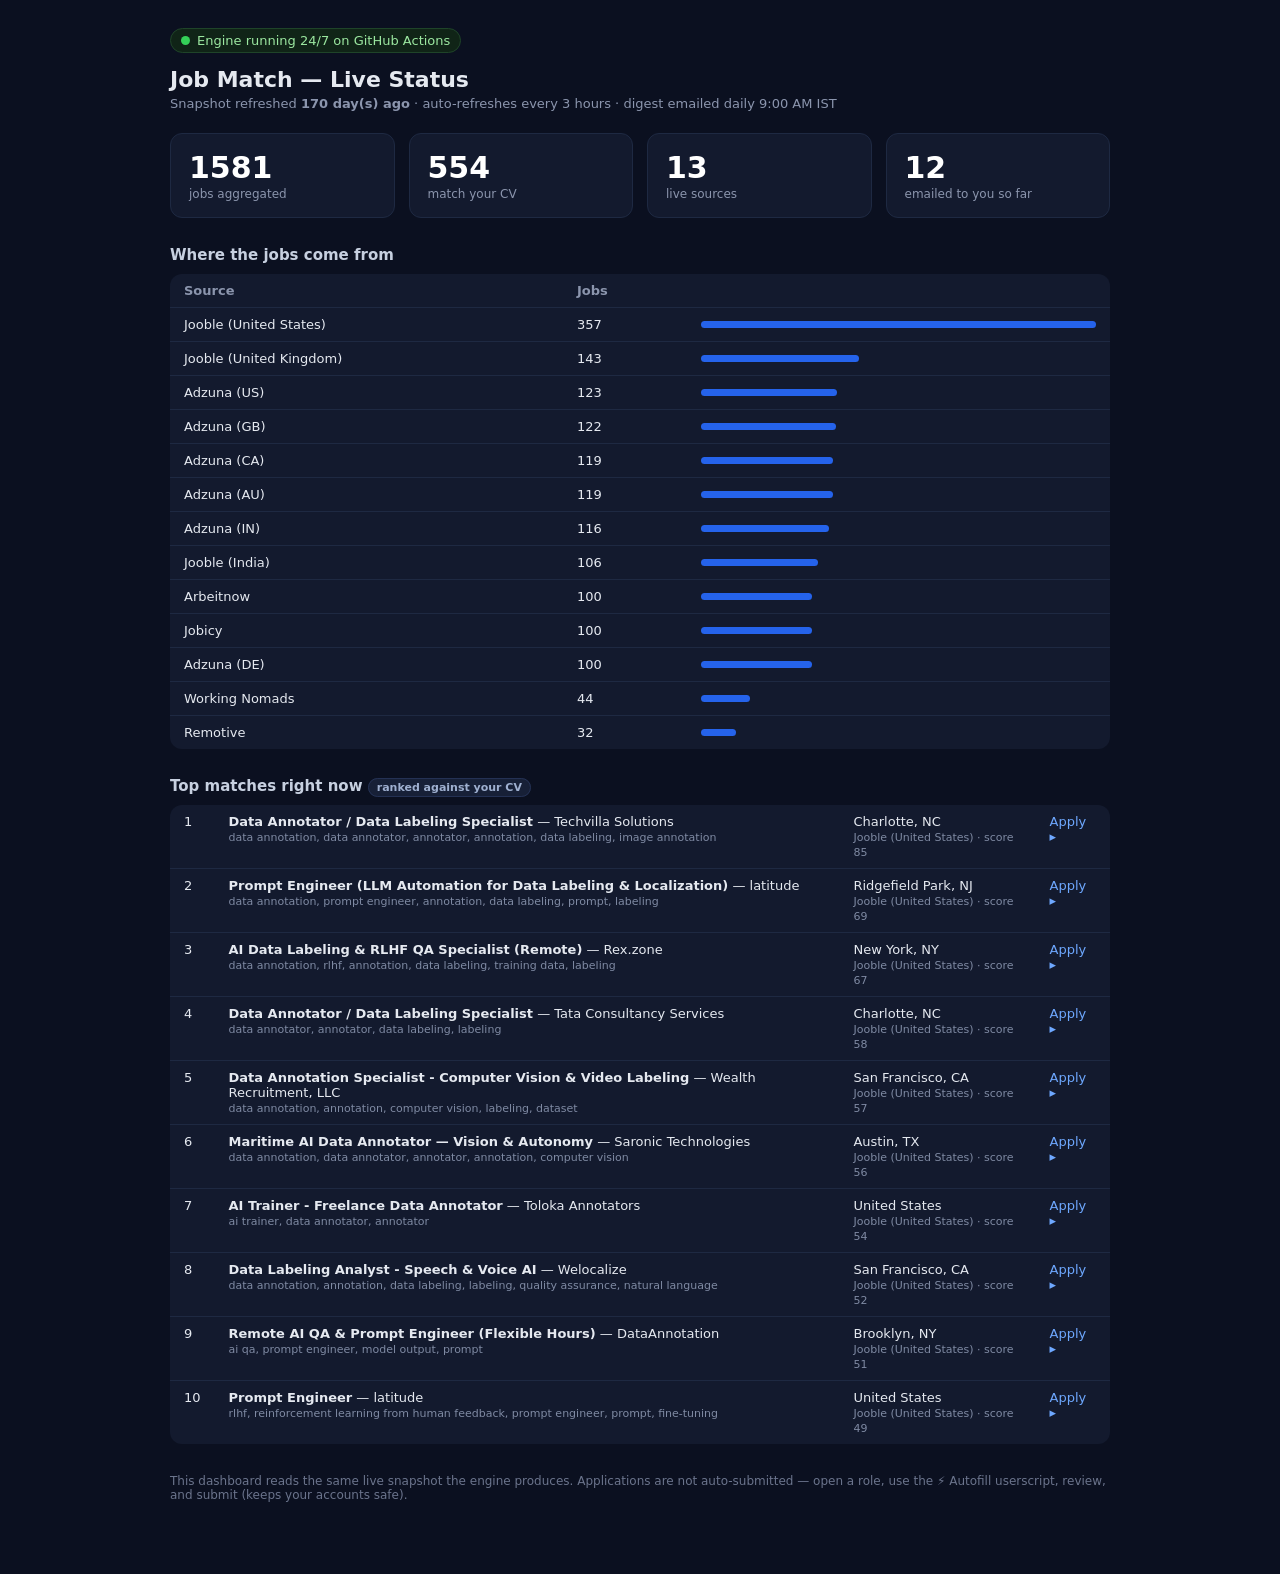
==== status.html @ 1b77f30f "Add live status dashboard + application log - status.html: live dashboard (📊 Status button) showing " ====
<!DOCTYPE html>
<html lang="en">
<head>
  <meta charset="UTF-8" />
  <meta name="viewport" content="width=device-width, initial-scale=1.0" />
  <title>Job Match — Live Status</title>
  <style>
    :root { color-scheme: dark; }
    * { box-sizing: border-box; }
    body { margin: 0; font-family: system-ui, -apple-system, Segoe UI, Roboto, sans-serif;
      background: #0b1020; color: #e5e9f0; }
    .wrap { max-width: 980px; margin: 0 auto; padding: 28px 20px 60px; }
    h1 { font-size: 22px; margin: 0 0 4px; }
    .sub { color: #8b95ad; font-size: 13px; margin: 0 0 22px; }
    .live { display: inline-flex; align-items: center; gap: 7px; font-size: 13px;
      color: #9be7a0; background: #102417; border: 1px solid #1f4429; padding: 4px 10px;
      border-radius: 999px; }
    .dot { width: 9px; height: 9px; border-radius: 50%; background: #34d058;
      box-shadow: 0 0 0 0 rgba(52,208,88,.6); animation: pulse 1.8s infinite; }
    @keyframes pulse { 0%{box-shadow:0 0 0 0 rgba(52,208,88,.6)} 70%{box-shadow:0 0 0 9px rgba(52,208,88,0)} 100%{box-shadow:0 0 0 0 rgba(52,208,88,0)} }
    .cards { display: grid; grid-template-columns: repeat(auto-fit, minmax(160px,1fr)); gap: 14px; margin: 20px 0; }
    .card { background: #131a2e; border: 1px solid #1e2942; border-radius: 12px; padding: 16px 18px; }
    .card .n { font-size: 30px; font-weight: 700; color: #fff; }
    .card .l { font-size: 12px; color: #8b95ad; margin-top: 2px; }
    h2 { font-size: 15px; margin: 28px 0 10px; color: #c7d0e0; }
    table { width: 100%; border-collapse: collapse; background: #131a2e; border-radius: 12px; overflow: hidden; }
    th, td { text-align: left; padding: 9px 14px; font-size: 13px; border-bottom: 1px solid #1e2942; }
    th { color: #8b95ad; font-weight: 600; }
    tr:last-child td { border-bottom: none; }
    .bar { height: 7px; background: #2563eb; border-radius: 4px; min-width: 3px; }
    a { color: #6ea8ff; text-decoration: none; }
    a:hover { text-decoration: underline; }
    .match-row td { vertical-align: top; }
    .why { color: #7f8aa3; font-size: 11px; }
    .err { background:#2a1416; border:1px solid #5a2326; padding:14px; border-radius:10px; color:#f7b9bd; }
    .foot { margin-top: 30px; font-size: 12px; color:#6b748c; }
    .pill { font-size:11px; color:#9fb0d0; background:#172037; border:1px solid #243154; padding:2px 8px; border-radius:999px; }
  </style>
</head>
<body>
  <div class="wrap">
    <div class="live"><span class="dot"></span> Engine running 24/7 on GitHub Actions</div>
    <h1 style="margin-top:14px;">Job Match — Live Status</h1>
    <p class="sub" id="updated">Loading…</p>

    <div class="cards" id="cards"></div>

    <h2>Where the jobs come from</h2>
    <div id="sources"></div>

    <h2>Top matches right now <span class="pill">ranked against your CV</span></h2>
    <div id="top"></div>

    <p class="foot" id="foot"></p>
  </div>

  <!-- Reuse the site's real scoring so this matches what you see in the app -->
  <script src="js/profile.js"></script>
  <script src="js/salary.js"></script>
  <script src="js/matcher.js"></script>
  <script>
    const $ = (id) => document.getElementById(id);
    const esc = (s) => (s || "").replace(/[&<>"]/g, c => ({'&':'&amp;','<':'&lt;','>':'&gt;','"':'&quot;'}[c]));

    function timeAgo(iso) {
      if (!iso) return "unknown";
      const mins = Math.round((Date.now() - new Date(iso).getTime()) / 60000);
      if (mins < 1) return "just now";
      if (mins < 60) return `${mins} min ago`;
      const h = Math.round(mins / 60);
      if (h < 24) return `${h} hour${h>1?'s':''} ago`;
      return `${Math.round(h/24)} day(s) ago`;
    }

    async function load() {
      let data, seen = { seen: [] };
      try {
        data = await (await fetch(`data/jobs.json?t=${Date.now()}`)).json();
      } catch (e) {
        $("updated").innerHTML = `<span class="err">Couldn't load data/jobs.json — ${esc(String(e))}</span>`;
        return;
      }
      try { seen = await (await fetch(`data/digest_seen.json?t=${Date.now()}`)).json(); } catch {}

      // Normalise dates/tags so matcher.js works exactly like in the app.
      const jobs = (data.jobs || []).map(j => ({ ...j, date: j.date ? new Date(j.date) : null, tags: j.tags || [] }));
      const matches = matchJobs(jobs, PROFILE);

      $("updated").innerHTML =
        `Snapshot refreshed <b>${timeAgo(data.generatedAt)}</b> · auto-refreshes every 3 hours · ` +
        `digest emailed daily 9:00 AM IST`;

      const emailed = (seen.seen || []).length;
      $("cards").innerHTML = [
        [data.count ?? jobs.length, "jobs aggregated"],
        [matches.length, "match your CV"],
        [new Set(jobs.map(j => j.source)).size, "live sources"],
        [emailed, "emailed to you so far"],
      ].map(([n, l]) => `<div class="card"><div class="n">${n}</div><div class="l">${l}</div></div>`).join("");

      // Source breakdown with little bars.
      const counts = {};
      jobs.forEach(j => counts[j.source] = (counts[j.source] || 0) + 1);
      const top = Object.entries(counts).sort((a,b) => b[1]-a[1]);
      const max = top.length ? top[0][1] : 1;
      $("sources").innerHTML = `<table><tr><th>Source</th><th>Jobs</th><th style="width:45%"></th></tr>` +
        top.map(([s,c]) => `<tr><td>${esc(s)}</td><td>${c}</td>
          <td><div class="bar" style="width:${Math.max(3, c/max*100)}%"></div></td></tr>`).join("") +
        `</table>`;

      // Top 10 matches.
      $("top").innerHTML = `<table>` + matches.slice(0, 10).map((j, i) => `
        <tr class="match-row">
          <td>${i+1}</td>
          <td><b>${esc(j.title)}</b> — ${esc(j.company)}<br>
            <span class="why">${esc((j.match.matched||[]).join(", "))}</span></td>
          <td>${esc(j.location || "")}<br><span class="why">${esc(j.source)} · score ${j.match.score}</span></td>
          <td><a href="${esc(j.url)}" target="_blank" rel="noopener">Apply ▸</a></td>
        </tr>`).join("") + `</table>`;

      $("foot").textContent =
        `This dashboard reads the same live snapshot the engine produces. Applications are not auto-submitted — ` +
        `open a role, use the ⚡ Autofill userscript, review, and submit (keeps your accounts safe).`;
    }
    load();
    setInterval(load, 5 * 60 * 1000); // self-refresh every 5 min
  </script>
</body>
</html>
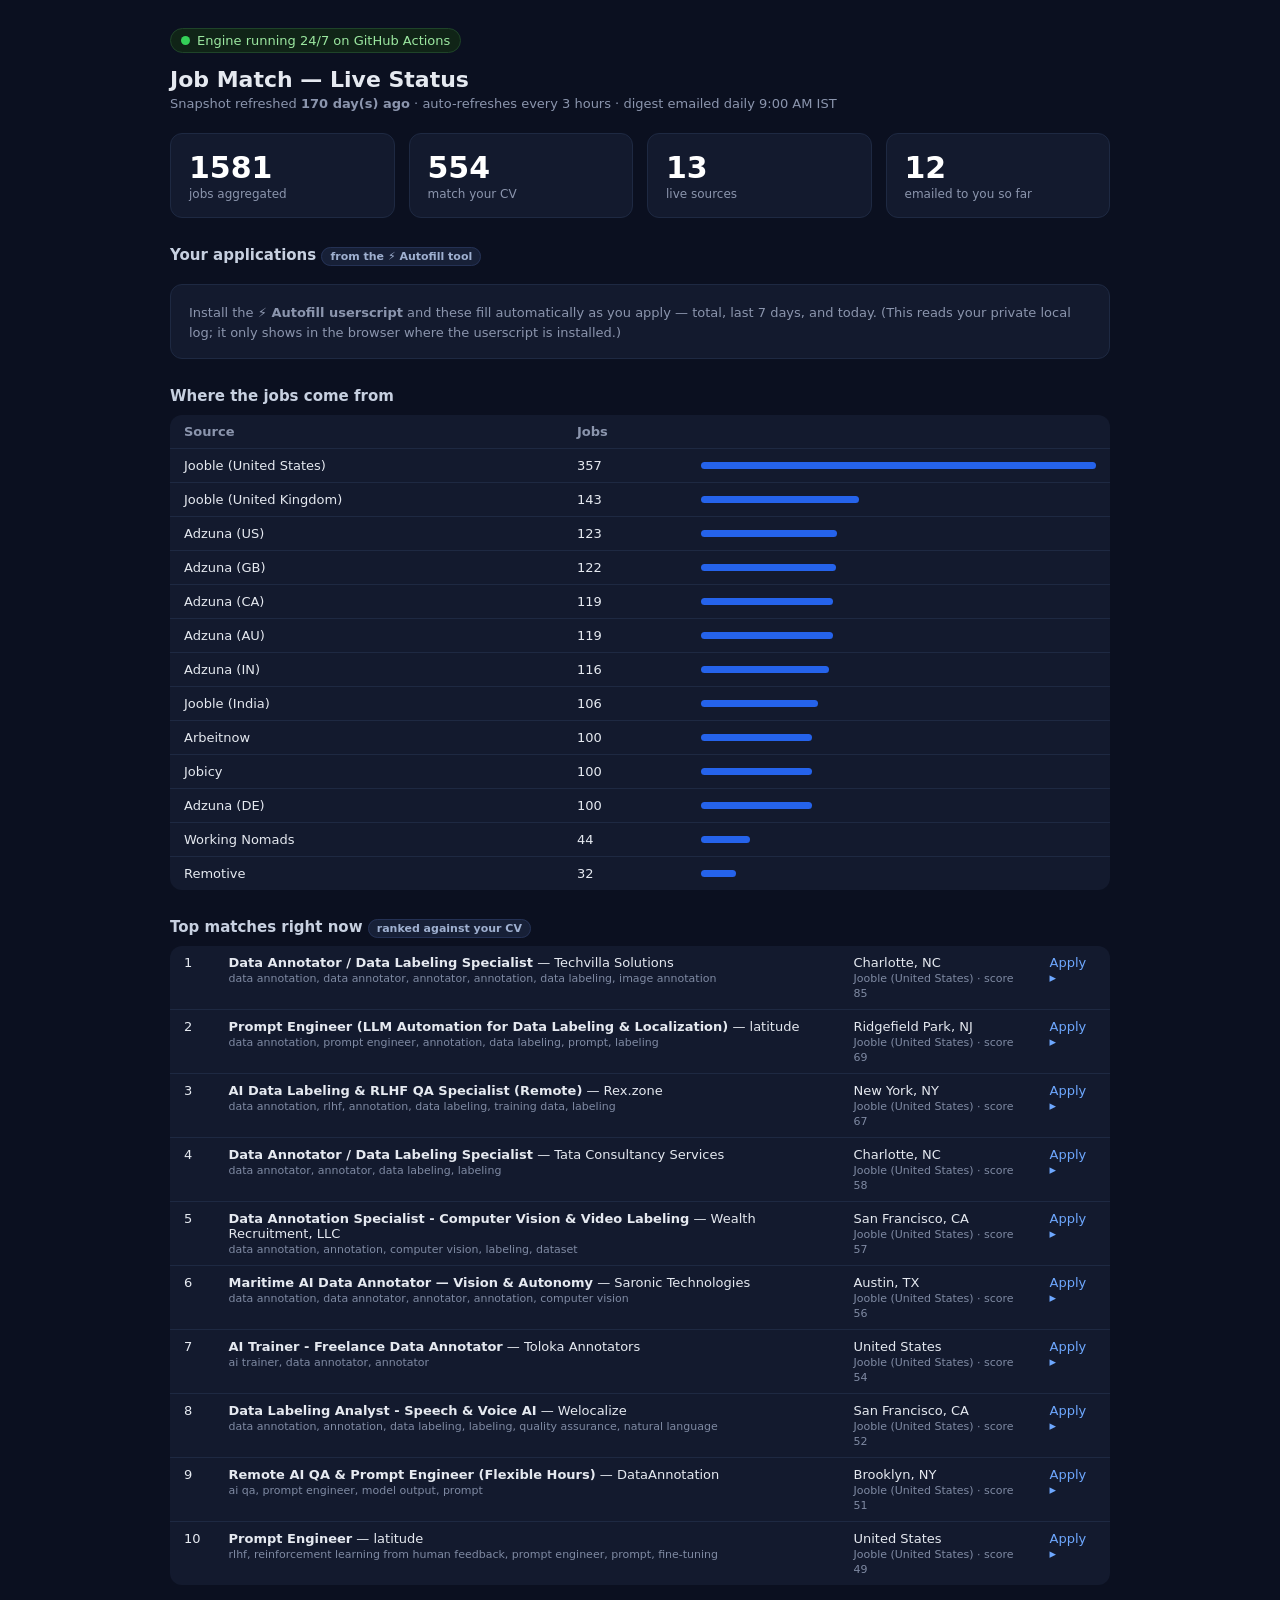
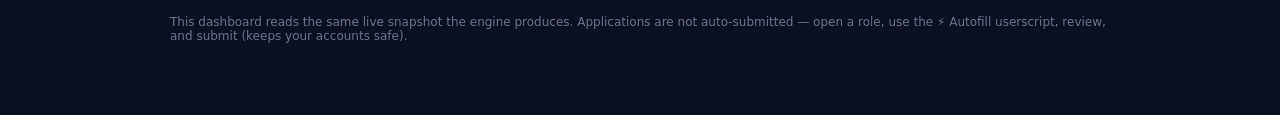
==== commit 175c268c: "Show application stats on the status dashboard - Userscript log now uses GM_* cross-domain storage s" ====
--- a/status.html
+++ b/status.html
@@ -44,6 +44,15 @@
     <p class="sub" id="updated">Loading…</p>
 
     <div class="cards" id="cards"></div>
+
+    <h2>Your applications <span class="pill">from the ⚡ Autofill tool</span></h2>
+    <div class="cards" id="jm-app-stats">
+      <div class="card"><div class="l" style="font-size:13px;line-height:1.5;">
+        Install the <b>⚡ Autofill userscript</b> and these fill automatically as you
+        apply — total, last 7 days, and today. (This reads your private local log;
+        it only shows in the browser where the userscript is installed.)
+      </div></div>
+    </div>
 
     <h2>Where the jobs come from</h2>
     <div id="sources"></div>
